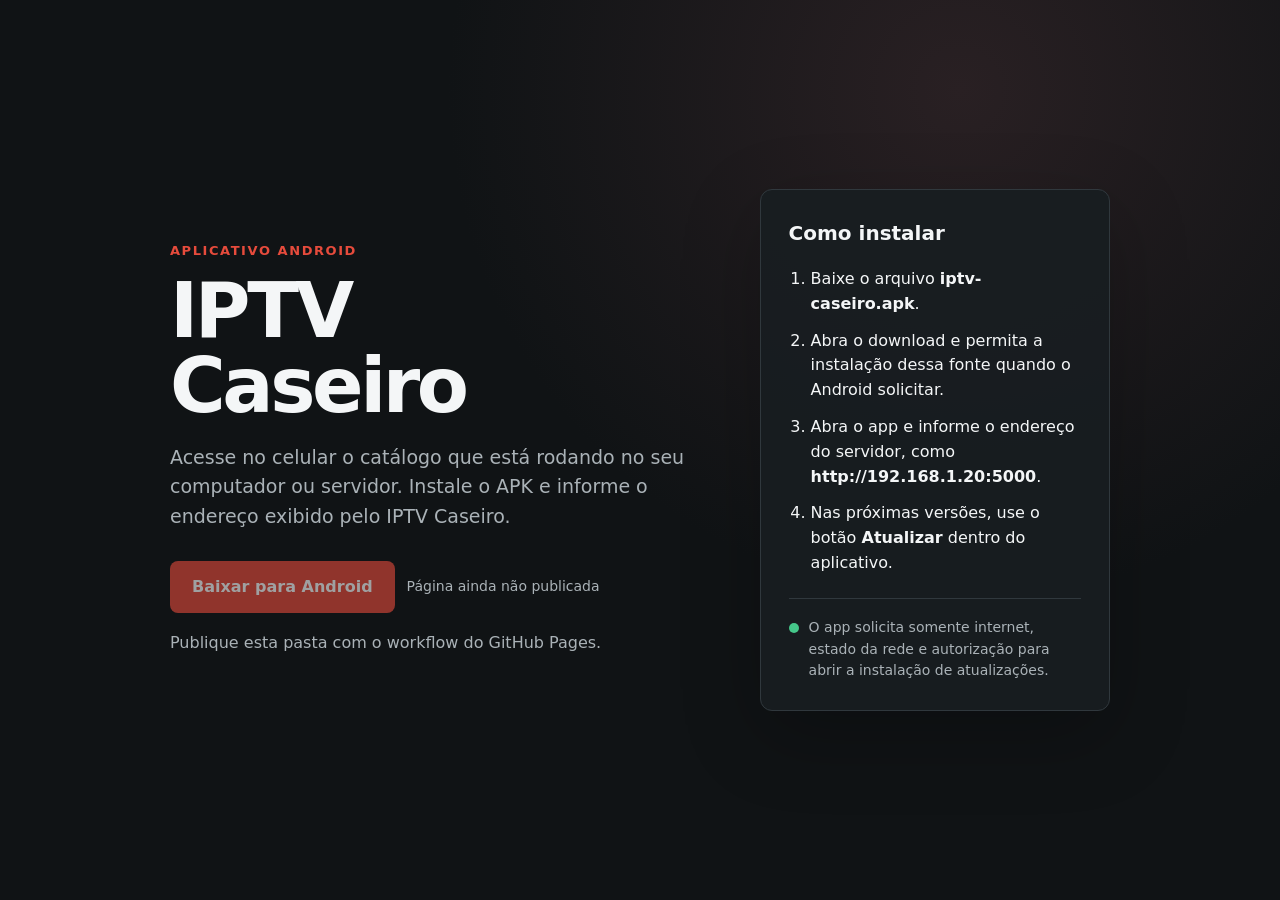
==== docs/index.html @ 7ab4bc17 "Preparar aplicativo Android e publicação no GitHub" ====
<!doctype html>
<html lang="pt-BR">
<head>
  <meta charset="utf-8">
  <meta name="viewport" content="width=device-width, initial-scale=1">
  <meta name="theme-color" content="#101315">
  <title>IPTV Caseiro para Android</title>
  <style>
    :root { color-scheme: dark; --bg:#101315; --panel:#181d20; --line:#30383d; --text:#f4f6f7; --muted:#aab2b7; --accent:#e64b3c; --green:#45c78a; }
    * { box-sizing:border-box; }
    body { margin:0; min-width:320px; background:radial-gradient(circle at 75% 10%,#292023 0,transparent 32rem),var(--bg); color:var(--text); font:16px/1.55 system-ui,-apple-system,"Segoe UI",sans-serif; }
    main { width:min(940px,calc(100% - 36px)); min-height:100vh; margin:auto; display:grid; grid-template-columns:1.2fr .8fr; align-items:center; gap:64px; padding:64px 0; }
    .eyebrow { color:var(--accent); font-size:13px; font-weight:800; letter-spacing:.12em; text-transform:uppercase; }
    h1 { margin:8px 0 20px; font-size:clamp(42px,7vw,76px); line-height:.98; letter-spacing:-.045em; }
    .lead { max-width:650px; color:var(--muted); font-size:19px; }
    .actions { margin:30px 0 18px; display:flex; flex-wrap:wrap; align-items:center; gap:12px; }
    button,a.button { min-height:52px; padding:0 22px; display:inline-flex; align-items:center; justify-content:center; color:white; background:var(--accent); border:0; border-radius:8px; font:inherit; font-weight:750; text-decoration:none; cursor:pointer; }
    button:disabled { opacity:.6; cursor:wait; }
    .version { color:var(--muted); font-size:14px; }
    .card { padding:28px; background:rgba(24,29,32,.94); border:1px solid var(--line); border-radius:12px; box-shadow:0 24px 80px rgba(0,0,0,.24); }
    .card h2 { margin:0 0 18px; font-size:20px; }
    ol { margin:0; padding-left:22px; }
    li+li { margin-top:12px; }
    .safe { margin-top:22px; padding-top:18px; display:flex; gap:10px; color:var(--muted); border-top:1px solid var(--line); font-size:14px; }
    .dot { width:10px; height:10px; margin-top:6px; flex:0 0 auto; background:var(--green); border-radius:50%; }
    #status[aria-live] { min-height:24px; color:var(--muted); }
    @media (max-width:760px) { main { grid-template-columns:1fr; gap:36px; padding:44px 0; } }
  </style>
</head>
<body>
  <main>
    <section>
      <p class="eyebrow">Aplicativo Android</p>
      <h1>IPTV<br>Caseiro</h1>
      <p class="lead">Acesse no celular o catálogo que está rodando no seu computador ou servidor. Instale o APK e informe o endereço exibido pelo IPTV Caseiro.</p>
      <div class="actions">
        <button id="install" type="button">Baixar para Android</button>
        <span class="version" id="version">Buscando versão…</span>
      </div>
      <p id="status" aria-live="polite"></p>
    </section>
    <aside class="card">
      <h2>Como instalar</h2>
      <ol>
        <li>Baixe o arquivo <strong>iptv-caseiro.apk</strong>.</li>
        <li>Abra o download e permita a instalação dessa fonte quando o Android solicitar.</li>
        <li>Abra o app e informe o endereço do servidor, como <strong>http://192.168.1.20:5000</strong>.</li>
        <li>Nas próximas versões, use o botão <strong>Atualizar</strong> dentro do aplicativo.</li>
      </ol>
      <div class="safe"><span class="dot"></span><span>O app solicita somente internet, estado da rede e autorização para abrir a instalação de atualizações.</span></div>
    </aside>
  </main>
  <script>
    const repository = "__GITHUB_REPOSITORY__";
    const install = document.querySelector("#install");
    const version = document.querySelector("#version");
    const status = document.querySelector("#status");
    let apkUrl = "";

    async function loadRelease() {
      if (repository.startsWith("__")) {
        version.textContent = "Página ainda não publicada";
        status.textContent = "Publique esta pasta com o workflow do GitHub Pages.";
        install.disabled = true;
        return;
      }
      try {
        const response = await fetch(`https://api.github.com/repos/${repository}/releases/latest`, {
          headers: { Accept: "application/vnd.github+json" }
        });
        if (!response.ok) throw new Error(`GitHub respondeu ${response.status}`);
        const release = await response.json();
        const asset = release.assets.find(item => item.name === "iptv-caseiro.apk");
        if (!asset) throw new Error("A versão mais recente não contém o APK");
        apkUrl = asset.browser_download_url;
        version.textContent = `Versão ${release.tag_name.replace(/^v/i, "")}`;
      } catch (error) {
        install.disabled = true;
        version.textContent = "Download indisponível";
        status.textContent = error.message;
      }
    }

    install.addEventListener("click", () => {
      if (apkUrl) window.location.assign(apkUrl);
    });
    loadRelease();
  </script>
</body>
</html>
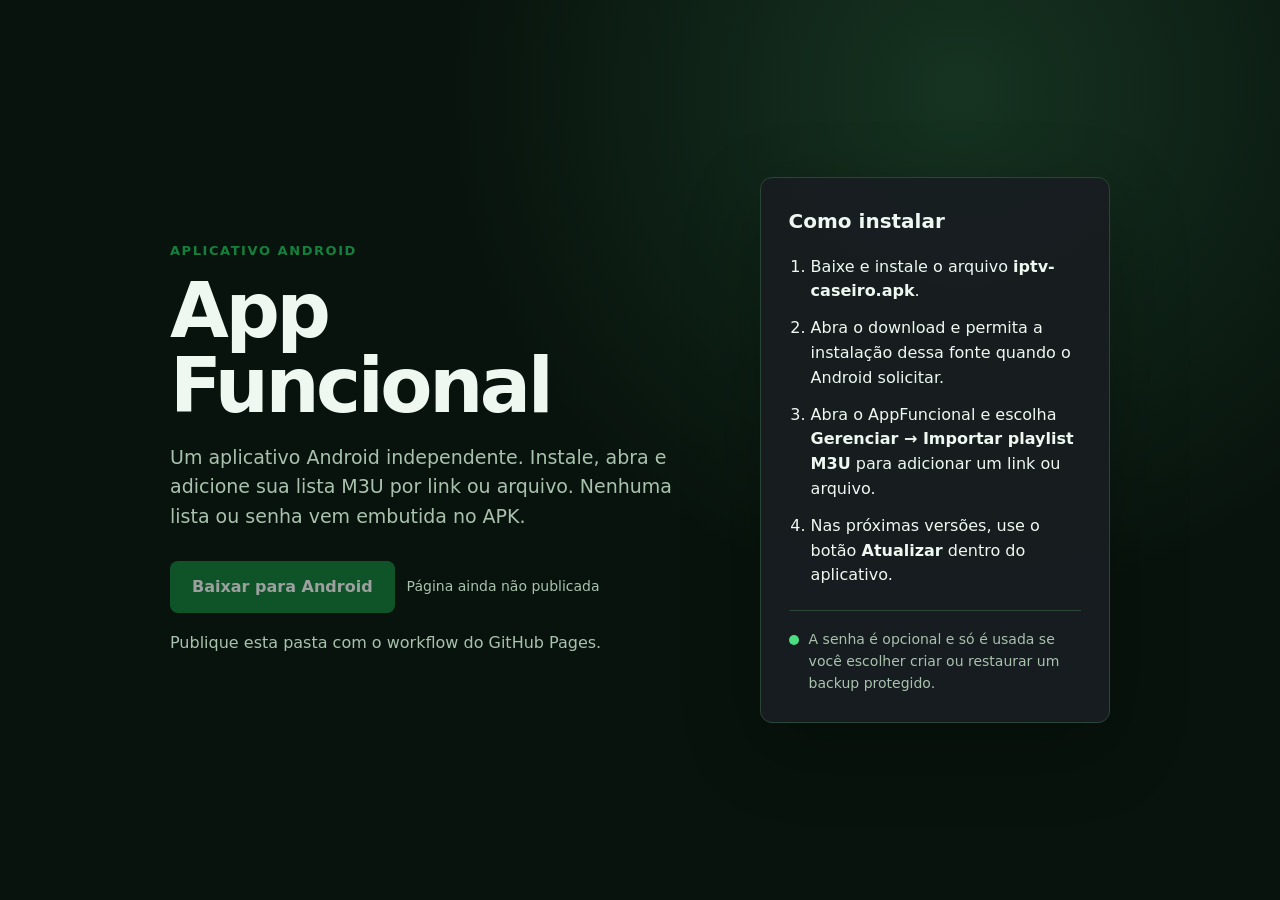
==== commit 00d3bf4f: "Adiciona ajuste de brilho e validação de atualização Co-authored-by: Copilot <223556219+Copilot@user" ====
--- a/docs/index.html
+++ b/docs/index.html
@@ -4,11 +4,11 @@
   <meta charset="utf-8">
   <meta name="viewport" content="width=device-width, initial-scale=1">
   <meta name="theme-color" content="#101315">
-  <title>IPTV Caseiro para Android</title>
+  <title>AppFuncional para Android</title>
   <style>
-    :root { color-scheme: dark; --bg:#101315; --panel:#181d20; --line:#30383d; --text:#f4f6f7; --muted:#aab2b7; --accent:#e64b3c; --green:#45c78a; }
+    :root { color-scheme: dark; --bg:#08130d; --panel:#0e1e15; --line:#294634; --text:#eef8f0; --muted:#a9c2ad; --accent:#15803d; --green:#4ade80; }
     * { box-sizing:border-box; }
-    body { margin:0; min-width:320px; background:radial-gradient(circle at 75% 10%,#292023 0,transparent 32rem),var(--bg); color:var(--text); font:16px/1.55 system-ui,-apple-system,"Segoe UI",sans-serif; }
+    body { margin:0; min-width:320px; background:radial-gradient(circle at 75% 10%,#163321 0,transparent 32rem),var(--bg); color:var(--text); font:16px/1.55 system-ui,-apple-system,"Segoe UI",sans-serif; }
     main { width:min(940px,calc(100% - 36px)); min-height:100vh; margin:auto; display:grid; grid-template-columns:1.2fr .8fr; align-items:center; gap:64px; padding:64px 0; }
     .eyebrow { color:var(--accent); font-size:13px; font-weight:800; letter-spacing:.12em; text-transform:uppercase; }
     h1 { margin:8px 0 20px; font-size:clamp(42px,7vw,76px); line-height:.98; letter-spacing:-.045em; }
@@ -31,8 +31,8 @@
   <main>
     <section>
       <p class="eyebrow">Aplicativo Android</p>
-      <h1>IPTV<br>Caseiro</h1>
-      <p class="lead">Acesse no celular o catálogo que está rodando no seu computador ou servidor. Instale o APK e informe o endereço exibido pelo IPTV Caseiro.</p>
+      <h1>App<br>Funcional</h1>
+      <p class="lead">Um aplicativo Android independente. Instale, abra e adicione sua lista M3U por link ou arquivo. Nenhuma lista ou senha vem embutida no APK.</p>
       <div class="actions">
         <button id="install" type="button">Baixar para Android</button>
         <span class="version" id="version">Buscando versão…</span>
@@ -42,12 +42,12 @@
     <aside class="card">
       <h2>Como instalar</h2>
       <ol>
-        <li>Baixe o arquivo <strong>iptv-caseiro.apk</strong>.</li>
+        <li>Baixe e instale o arquivo <strong>iptv-caseiro.apk</strong>.</li>
         <li>Abra o download e permita a instalação dessa fonte quando o Android solicitar.</li>
-        <li>Abra o app e informe o endereço do servidor, como <strong>http://192.168.1.20:5000</strong>.</li>
+        <li>Abra o AppFuncional e escolha <strong>Gerenciar → Importar playlist M3U</strong> para adicionar um link ou arquivo.</li>
         <li>Nas próximas versões, use o botão <strong>Atualizar</strong> dentro do aplicativo.</li>
       </ol>
-      <div class="safe"><span class="dot"></span><span>O app solicita somente internet, estado da rede e autorização para abrir a instalação de atualizações.</span></div>
+      <div class="safe"><span class="dot"></span><span>A senha é opcional e só é usada se você escolher criar ou restaurar um backup protegido.</span></div>
     </aside>
   </main>
   <script>
